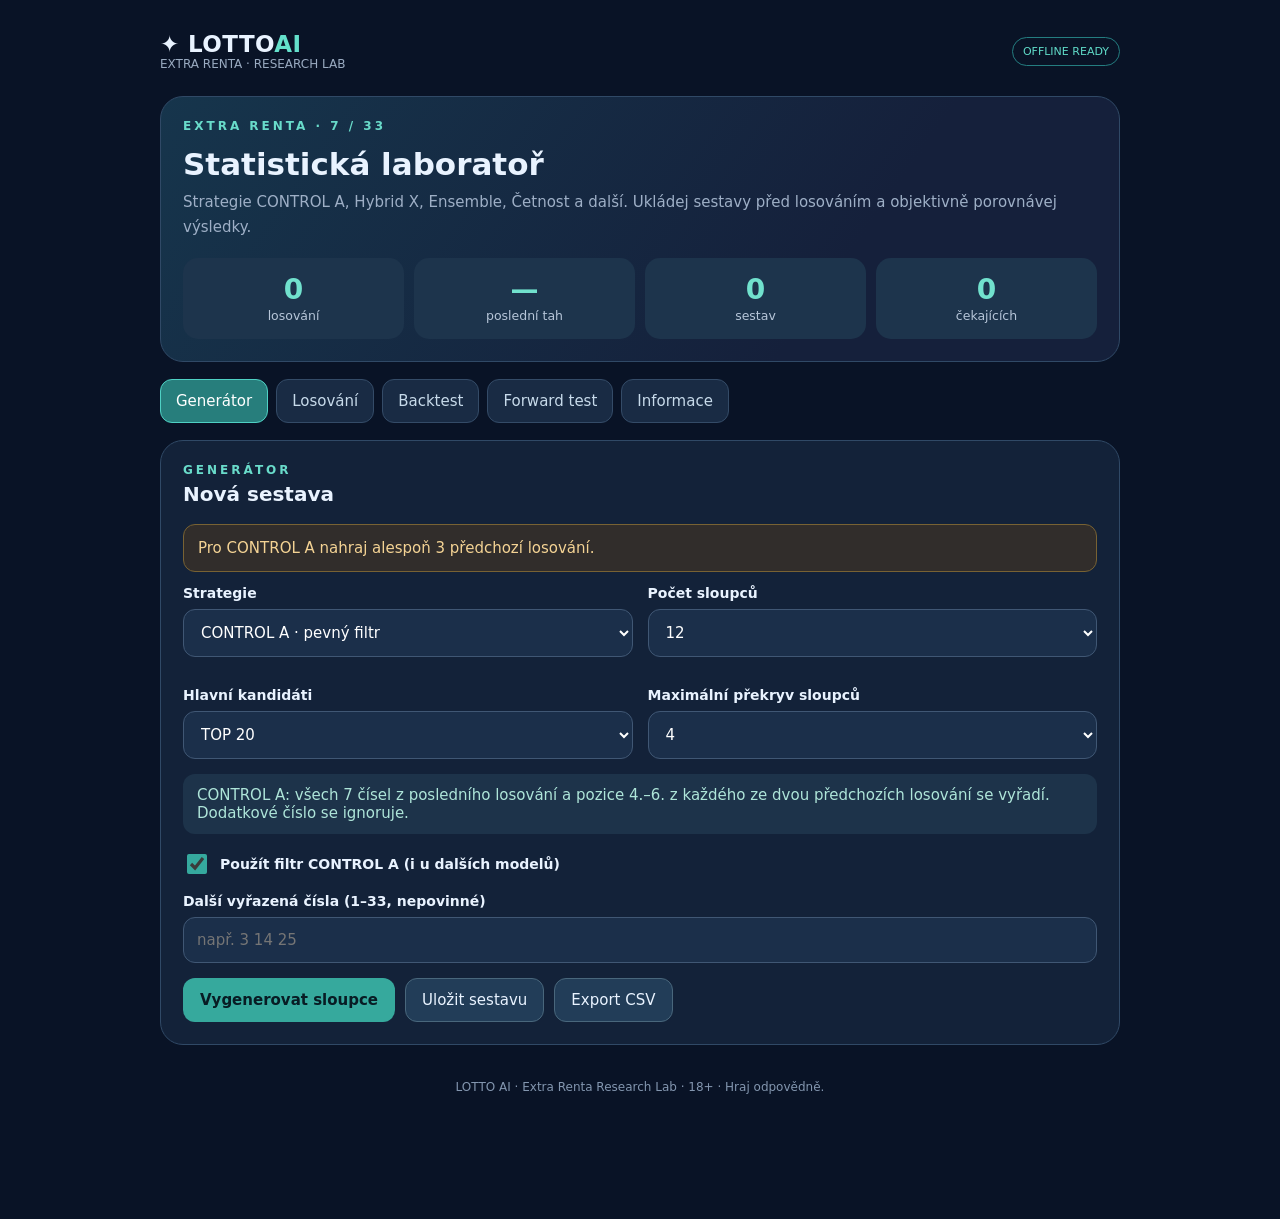
==== index.html @ b5a6b8e2 "Add files via upload" ====
<!doctype html><html lang="cs"><head><meta charset="utf-8"><meta name="viewport" content="width=device-width,initial-scale=1"><meta name="theme-color" content="#091326"><meta name="description" content="LOTTO AI Extra Renta – statistická laboratoř"><link rel="manifest" href="manifest.webmanifest"><title>LOTTO AI · Extra Renta</title><style>
:root{font-family:Inter,system-ui,Arial,sans-serif;color:#e9f3ff;background:#091326;font-size:15px}*{box-sizing:border-box}body{margin:0}.shell{max-width:990px;margin:auto;padding:18px 15px 90px}.header{display:flex;align-items:center;justify-content:space-between;gap:12px;padding:13px 0 25px}.logo{font-weight:850;letter-spacing:.4px;font-size:23px}.logo span,.teal{color:#64e0cb}.subtitle{color:#9aabc1;font-size:12px}.tag{color:#60dbc8;border:1px solid #247d80;border-radius:99px;padding:7px 10px;font-size:11px}.hero,.panel{background:#132239;border:1px solid #304966;border-radius:23px;padding:22px;margin-bottom:17px}.hero{background:linear-gradient(125deg,#16354c,#15203b 70%)}.eyebrow{letter-spacing:3px;font-size:12px;font-weight:800;color:#69dbca}.hero h1{font-size:31px;margin:13px 0 8px}.muted{color:#9eafc6;line-height:1.65}.tabs{display:flex;gap:8px;overflow:auto;margin-bottom:17px}.tab{border:1px solid #344b67;background:#192b44;color:#c7daea;border-radius:12px;padding:12px 15px;white-space:nowrap;cursor:pointer}.tab.active{background:#277e7c;color:#fff;border-color:#4fd1c4}.panel h2{font-size:20px;margin:5px 0 18px}.hidden{display:none!important}.grid{display:grid;grid-template-columns:repeat(2,minmax(0,1fr));gap:15px}.field{display:flex;flex-direction:column;gap:8px;margin-bottom:15px}label{font-weight:650;font-size:14px}select,input,textarea{min-width:0;width:100%;border-radius:12px;border:1px solid #405774;background:#1b2f4a;color:#fff;padding:13px;font:inherit}textarea{min-height:85px}select:focus,input:focus,textarea:focus{outline:2px solid #68dacc}button{font:inherit;cursor:pointer}.primary{background:#36a99d;color:#081c24;border:none;border-radius:12px;padding:13px 17px;font-weight:850}.secondary{background:#223d58;color:#e9f3ff;border:1px solid #49677c;border-radius:12px;padding:12px 16px}.danger{background:#432733;color:#ffc7cb;border:1px solid #704254;border-radius:12px;padding:10px 14px}.btns{display:flex;gap:10px;flex-wrap:wrap}.ball{display:inline-flex;align-items:center;justify-content:center;border-radius:50%;width:42px;height:42px;background:#e7eefc;color:#18243d;font-size:17px;font-weight:850;box-shadow:inset 0 -4px #bbc9d8}.ball.bonus{background:#ebbf65;color:#493108;box-shadow:inset 0 -4px #b08b47}.ball.hit{background:#68e1b1;box-shadow:inset 0 -4px #3ba786}.balls{display:flex;align-items:center;gap:7px;flex-wrap:wrap}.ticket{background:#101d30;border:1px solid #344e69;border-radius:17px;padding:15px;margin:12px 0}.ticket-head{display:flex;justify-content:space-between;gap:12px;margin-bottom:13px}.caption{color:#a9bbd0;font-size:13px}.stats{display:grid;grid-template-columns:repeat(4,minmax(0,1fr));gap:10px}.stat{background:#1d344c;border-radius:15px;padding:15px;text-align:center}.stat strong{color:#71e1cd;display:block;font-size:28px}.stat small{color:#b7c6d9}.alert{padding:14px;border:1px solid #786233;background:#312d2b;border-radius:12px;color:#f4d394;margin:13px 0}.good{border-color:#267969;background:#123b39;color:#83e8c8}.tiny{font-size:12px}.checkbox{display:flex;align-items:center;gap:10px;margin:7px 0 16px}.checkbox input{width:20px;height:20px;accent-color:#35a99e}.line{border-top:1px solid #30445d;margin:22px 0}.rlist{max-height:300px;overflow:auto}.rowitem{display:flex;align-items:center;justify-content:space-between;gap:10px;border-bottom:1px solid #293c54;padding:12px 0}.foot{text-align:center;color:#8396af;font-size:12px;margin:35px 0}.preset{background:#1d334a;padding:12px 14px;border-radius:12px;color:#aee5d9;margin-bottom:17px}.pill{padding:4px 8px;border-radius:12px;background:#234a4d;color:#80e7d1;font-size:12px}.flex{display:flex;align-items:center;gap:10px;flex-wrap:wrap}@media(max-width:520px){.grid{grid-template-columns:1fr}.stats{grid-template-columns:repeat(2,minmax(0,1fr))}.hero h1{font-size:26px}.ball{width:34px;height:34px;font-size:14px}.shell{padding-inline:12px}.panel{padding:16px}.tabs{margin-inline:-12px;padding:0 12px}}@media(min-width:700px){.ball{width:43px;height:43px}}
</style></head><body><main class="shell"><header class="header"><div><div class="logo">✦ LOTTO<span>AI</span></div><div class="subtitle">EXTRA RENTA · RESEARCH LAB</div></div><span class="tag">OFFLINE READY</span></header><section class="hero"><div class="eyebrow">EXTRA RENTA · 7 / 33</div><h1>Statistická laboratoř</h1><div class="muted">Strategie CONTROL A, Hybrid X, Ensemble, Četnost a další. Ukládej sestavy před losováním a objektivně porovnávej výsledky.</div><div class="stats" style="margin-top:18px"><div class="stat"><strong id="count">0</strong><small>losování</small></div><div class="stat"><strong id="last">—</strong><small>poslední tah</small></div><div class="stat"><strong id="savedCount">0</strong><small>sestav</small></div><div class="stat"><strong id="pending">0</strong><small>čekajících</small></div></div></section><nav class="tabs" aria-label="Sekce"><button class="tab active" data-tab="generator">Generátor</button><button class="tab" data-tab="data">Losování</button><button class="tab" data-tab="backtest">Backtest</button><button class="tab" data-tab="forward">Forward test</button><button class="tab" data-tab="info">Informace</button></nav>
<section class="panel screen" id="generator"><div class="eyebrow">GENERÁTOR</div><h2>Nová sestava</h2><div id="dataNotice" class="alert">Nejprve přidej historii losování do sekce Losování.</div><div class="grid"><div class="field"><label for="strategy">Strategie</label><select id="strategy"><option value="control">CONTROL A · pevný filtr</option><option value="hybrid">LOTTO HYBRID X</option><option value="ensemble">LOTTO Ensemble AI</option><option value="frequency">Četnost</option><option value="trend">Trend 5/75</option><option value="anti">Antitrend 20/100 LOW</option><option value="random">Náhodný benchmark</option></select></div><div class="field"><label for="columns">Počet sloupců</label><select id="columns"><option>4</option><option>6</option><option>8</option><option selected>12</option></select></div><div class="field"><label for="candidates">Hlavní kandidáti</label><select id="candidates"><option value="16">TOP 16</option><option value="20" selected>TOP 20</option><option value="24">TOP 24</option><option value="33">Všechna dostupná čísla</option></select></div><div class="field"><label for="overlap">Maximální překryv sloupců</label><select id="overlap"><option>3</option><option selected>4</option><option>5</option><option>6</option></select></div></div><div class="preset" id="filterDescription">CONTROL A: všech 7 čísel z posledního losování a pozice 4.–6. z každého ze dvou předchozích losování se vyřadí. Dodatkové číslo se ignoruje.</div><label class="checkbox"><input type="checkbox" id="applyControl" checked> Použít filtr CONTROL A (i u dalších modelů)</label><div class="field"><label for="excluded">Další vyřazená čísla (1–33, nepovinné)</label><input id="excluded" placeholder="např. 3 14 25"></div><div class="btns"><button class="primary" id="generate">Vygenerovat sloupce</button><button class="secondary" id="save" disabled>Uložit sestavu</button><button class="secondary" id="export" disabled>Export CSV</button></div><div id="generated"></div></section>
<section class="panel screen hidden" id="data"><div class="eyebrow">HISTORIE</div><h2>Výsledky losování</h2><div class="muted">Přidávej skutečné výsledky. Dodatkové číslo ukládáme zvlášť a nikdy ho nemícháme mezi 7 hlavních čísel.</div><div class="line"></div><h3>Ručně přidat losování</h3><div class="grid"><div class="field"><label for="date">Datum</label><input type="date" id="date"></div><div class="field"><label for="bonus">Dodatkové číslo</label><input type="number" id="bonus" min="1" max="33" placeholder="1–33"></div></div><div class="field"><label for="numbers">7 hlavních čísel</label><input id="numbers" placeholder="např. 1 2 9 13 17 18 28"></div><button class="primary" id="addDraw">Přidat / opravit výsledek</button><div class="line"></div><h3>Import CSV</h3><p class="muted tiny">Podporované sloupce: <code>datum;c1;c2;c3;c4;c5;c6;c7;bonus</code> (také oddělovač čárka). První řádek může obsahovat názvy. CSV lze exportovat a později obnovit.</p><div class="field"><input type="file" id="import" accept=".csv,text/csv"></div><div class="btns"><button class="secondary" id="exportHistory">Export historie CSV</button><button class="secondary" id="seed">Načíst ukázková ověřená losování</button></div><p class="muted tiny">Ukázková data obsahují několik starších výsledků a nejsou aktuálním úplným archivem. Automatické načítání zatím není zapojené.</p><div id="draws" class="rlist"></div></section>
<section class="panel screen hidden" id="backtest"><div class="eyebrow">ANALÝZA</div><h2>Walk-forward backtest</h2><p class="muted">Každý test simuluje minulost: strategie vidí výhradně dřívější tahy. Výsledky jsou experimentální, nikoliv předpověď budoucnosti.</p><div class="grid"><div class="field"><label for="btStrategy">Strategie</label><select id="btStrategy"><option value="control">CONTROL A</option><option value="hybrid">HYBRID X</option><option value="ensemble">Ensemble AI</option><option value="frequency">Četnost</option><option value="trend">Trend 5/75</option><option value="anti">Antitrend</option><option value="random">Náhodně</option></select></div><div class="field"><label for="btN">Počet testovaných tahů</label><select id="btN"><option>20</option><option>50</option><option selected>100</option><option>250</option><option>500</option></select></div></div><label class="checkbox"><input type="checkbox" id="btControl" checked> Použít CONTROL A filtr</label><button class="primary" id="runBt">Spustit backtest (12 sloupců)</button><div id="btResult"></div></section>
<section class="panel screen hidden" id="forward"><div class="eyebrow">FORWARD TEST</div><h2>Uložené sestavy</h2><p class="muted">Sestavy se vyhodnotí až při přidání skutečného losování po datu, ze kterého byly vytvořeny. Uložení je lokální v tomto prohlížeči.</p><div id="forwardSummary" class="stats"></div><div id="sets"></div><div class="line"></div><div class="btns"><button class="secondary" id="exportBackup">Záloha dat JSON</button><label class="secondary" style="cursor:pointer">Obnovit zálohu <input id="restore" type="file" accept=".json" style="display:none"></label></div></section>
<section class="panel screen hidden" id="info"><div class="eyebrow">PRAVIDLA</div><h2>Extra Renta · 7 z 33</h2><p class="muted">Hlavní výhra: 7 zásahů. Další výherní pořadí: 6 + dodatkové, 6, 5, 4 nebo 3 hlavní čísla. Program při shodě šesti hlavních čísel přihlíží k dodatkovému číslu.</p><p class="muted">Běžné losování pondělí a čtvrtek, někdy mimořádně. Počet sloupců v této výzkumné aplikaci neodpovídá nutně počtu sloupců jedné oficiální sázenky. Jeden sloupec stojí podle typu sázky 25 nebo 50 Kč.</p><div class="alert">Statistické metody a filtry nezvyšují prokazatelně pravděpodobnost konkrétní kombinace. Každá sedmice má při férovém losování stejnou šanci.</div><p class="muted tiny">Neoficiální analytická aplikace. Není spojena s provozovatelem loterie Allwyn.</p></section><footer class="foot">LOTTO AI · Extra Renta Research Lab · 18+ · Hraj odpovědně.</footer></main><script type="module" src="app.js"></script></body></html>
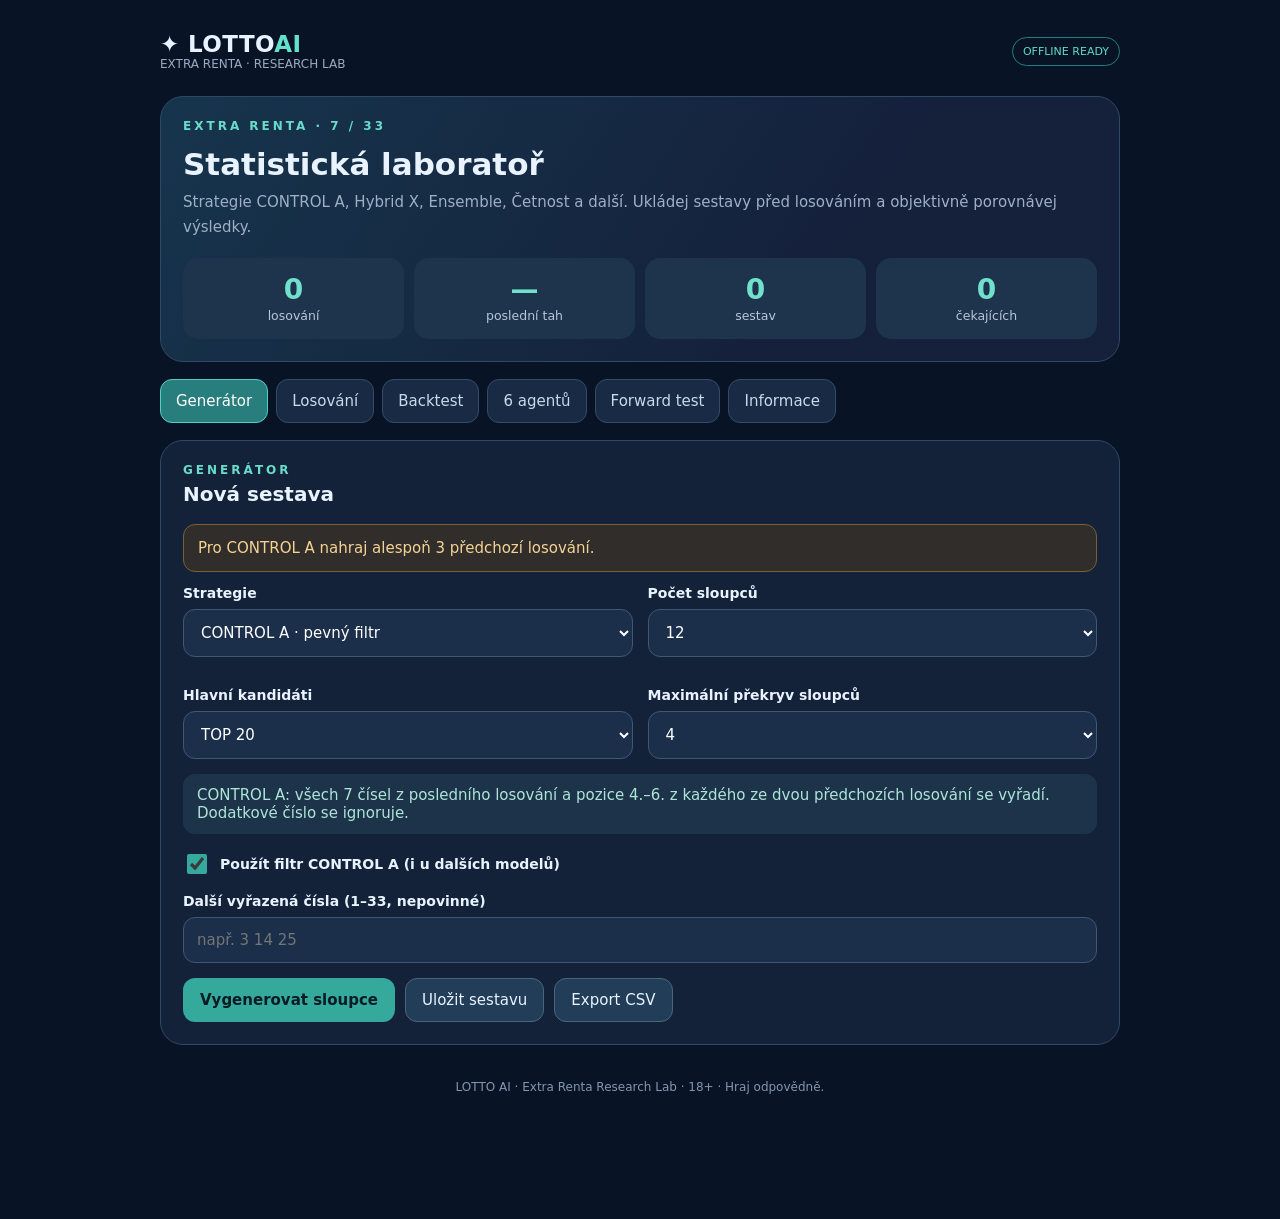
==== commit 67582df7: "EXTRA RENTA AI 2.0 - Six agents and backtest" ====
--- a/index.html
+++ b/index.html
@@ -1,8 +1,10 @@
 <!doctype html><html lang="cs"><head><meta charset="utf-8"><meta name="viewport" content="width=device-width,initial-scale=1"><meta name="theme-color" content="#091326"><meta name="description" content="LOTTO AI Extra Renta – statistická laboratoř"><link rel="manifest" href="manifest.webmanifest"><title>LOTTO AI · Extra Renta</title><style>
 :root{font-family:Inter,system-ui,Arial,sans-serif;color:#e9f3ff;background:#091326;font-size:15px}*{box-sizing:border-box}body{margin:0}.shell{max-width:990px;margin:auto;padding:18px 15px 90px}.header{display:flex;align-items:center;justify-content:space-between;gap:12px;padding:13px 0 25px}.logo{font-weight:850;letter-spacing:.4px;font-size:23px}.logo span,.teal{color:#64e0cb}.subtitle{color:#9aabc1;font-size:12px}.tag{color:#60dbc8;border:1px solid #247d80;border-radius:99px;padding:7px 10px;font-size:11px}.hero,.panel{background:#132239;border:1px solid #304966;border-radius:23px;padding:22px;margin-bottom:17px}.hero{background:linear-gradient(125deg,#16354c,#15203b 70%)}.eyebrow{letter-spacing:3px;font-size:12px;font-weight:800;color:#69dbca}.hero h1{font-size:31px;margin:13px 0 8px}.muted{color:#9eafc6;line-height:1.65}.tabs{display:flex;gap:8px;overflow:auto;margin-bottom:17px}.tab{border:1px solid #344b67;background:#192b44;color:#c7daea;border-radius:12px;padding:12px 15px;white-space:nowrap;cursor:pointer}.tab.active{background:#277e7c;color:#fff;border-color:#4fd1c4}.panel h2{font-size:20px;margin:5px 0 18px}.hidden{display:none!important}.grid{display:grid;grid-template-columns:repeat(2,minmax(0,1fr));gap:15px}.field{display:flex;flex-direction:column;gap:8px;margin-bottom:15px}label{font-weight:650;font-size:14px}select,input,textarea{min-width:0;width:100%;border-radius:12px;border:1px solid #405774;background:#1b2f4a;color:#fff;padding:13px;font:inherit}textarea{min-height:85px}select:focus,input:focus,textarea:focus{outline:2px solid #68dacc}button{font:inherit;cursor:pointer}.primary{background:#36a99d;color:#081c24;border:none;border-radius:12px;padding:13px 17px;font-weight:850}.secondary{background:#223d58;color:#e9f3ff;border:1px solid #49677c;border-radius:12px;padding:12px 16px}.danger{background:#432733;color:#ffc7cb;border:1px solid #704254;border-radius:12px;padding:10px 14px}.btns{display:flex;gap:10px;flex-wrap:wrap}.ball{display:inline-flex;align-items:center;justify-content:center;border-radius:50%;width:42px;height:42px;background:#e7eefc;color:#18243d;font-size:17px;font-weight:850;box-shadow:inset 0 -4px #bbc9d8}.ball.bonus{background:#ebbf65;color:#493108;box-shadow:inset 0 -4px #b08b47}.ball.hit{background:#68e1b1;box-shadow:inset 0 -4px #3ba786}.balls{display:flex;align-items:center;gap:7px;flex-wrap:wrap}.ticket{background:#101d30;border:1px solid #344e69;border-radius:17px;padding:15px;margin:12px 0}.ticket-head{display:flex;justify-content:space-between;gap:12px;margin-bottom:13px}.caption{color:#a9bbd0;font-size:13px}.stats{display:grid;grid-template-columns:repeat(4,minmax(0,1fr));gap:10px}.stat{background:#1d344c;border-radius:15px;padding:15px;text-align:center}.stat strong{color:#71e1cd;display:block;font-size:28px}.stat small{color:#b7c6d9}.alert{padding:14px;border:1px solid #786233;background:#312d2b;border-radius:12px;color:#f4d394;margin:13px 0}.good{border-color:#267969;background:#123b39;color:#83e8c8}.tiny{font-size:12px}.checkbox{display:flex;align-items:center;gap:10px;margin:7px 0 16px}.checkbox input{width:20px;height:20px;accent-color:#35a99e}.line{border-top:1px solid #30445d;margin:22px 0}.rlist{max-height:300px;overflow:auto}.rowitem{display:flex;align-items:center;justify-content:space-between;gap:10px;border-bottom:1px solid #293c54;padding:12px 0}.foot{text-align:center;color:#8396af;font-size:12px;margin:35px 0}.preset{background:#1d334a;padding:12px 14px;border-radius:12px;color:#aee5d9;margin-bottom:17px}.pill{padding:4px 8px;border-radius:12px;background:#234a4d;color:#80e7d1;font-size:12px}.flex{display:flex;align-items:center;gap:10px;flex-wrap:wrap}@media(max-width:520px){.grid{grid-template-columns:1fr}.stats{grid-template-columns:repeat(2,minmax(0,1fr))}.hero h1{font-size:26px}.ball{width:34px;height:34px;font-size:14px}.shell{padding-inline:12px}.panel{padding:16px}.tabs{margin-inline:-12px;padding:0 12px}}@media(min-width:700px){.ball{width:43px;height:43px}}
-</style></head><body><main class="shell"><header class="header"><div><div class="logo">✦ LOTTO<span>AI</span></div><div class="subtitle">EXTRA RENTA · RESEARCH LAB</div></div><span class="tag">OFFLINE READY</span></header><section class="hero"><div class="eyebrow">EXTRA RENTA · 7 / 33</div><h1>Statistická laboratoř</h1><div class="muted">Strategie CONTROL A, Hybrid X, Ensemble, Četnost a další. Ukládej sestavy před losováním a objektivně porovnávej výsledky.</div><div class="stats" style="margin-top:18px"><div class="stat"><strong id="count">0</strong><small>losování</small></div><div class="stat"><strong id="last">—</strong><small>poslední tah</small></div><div class="stat"><strong id="savedCount">0</strong><small>sestav</small></div><div class="stat"><strong id="pending">0</strong><small>čekajících</small></div></div></section><nav class="tabs" aria-label="Sekce"><button class="tab active" data-tab="generator">Generátor</button><button class="tab" data-tab="data">Losování</button><button class="tab" data-tab="backtest">Backtest</button><button class="tab" data-tab="forward">Forward test</button><button class="tab" data-tab="info">Informace</button></nav>
+</style><link rel="stylesheet" href="agent-team.css?v=20"></head><body><main class="shell"><header class="header"><div><div class="logo">✦ LOTTO<span>AI</span></div><div class="subtitle">EXTRA RENTA · RESEARCH LAB</div></div><span class="tag">OFFLINE READY</span></header><section class="hero"><div class="eyebrow">EXTRA RENTA · 7 / 33</div><h1>Statistická laboratoř</h1><div class="muted">Strategie CONTROL A, Hybrid X, Ensemble, Četnost a další. Ukládej sestavy před losováním a objektivně porovnávej výsledky.</div><div class="stats" style="margin-top:18px"><div class="stat"><strong id="count">0</strong><small>losování</small></div><div class="stat"><strong id="last">—</strong><small>poslední tah</small></div><div class="stat"><strong id="savedCount">0</strong><small>sestav</small></div><div class="stat"><strong id="pending">0</strong><small>čekajících</small></div></div></section><nav class="tabs" aria-label="Sekce"><button class="tab active" data-tab="generator">Generátor</button><button class="tab" data-tab="data">Losování</button><button class="tab" data-tab="backtest">Backtest</button><button class="tab" data-tab="agents">6 agentů</button><button class="tab" data-tab="forward">Forward test</button><button class="tab" data-tab="info">Informace</button></nav>
 <section class="panel screen" id="generator"><div class="eyebrow">GENERÁTOR</div><h2>Nová sestava</h2><div id="dataNotice" class="alert">Nejprve přidej historii losování do sekce Losování.</div><div class="grid"><div class="field"><label for="strategy">Strategie</label><select id="strategy"><option value="control">CONTROL A · pevný filtr</option><option value="hybrid">LOTTO HYBRID X</option><option value="ensemble">LOTTO Ensemble AI</option><option value="frequency">Četnost</option><option value="trend">Trend 5/75</option><option value="anti">Antitrend 20/100 LOW</option><option value="random">Náhodný benchmark</option></select></div><div class="field"><label for="columns">Počet sloupců</label><select id="columns"><option>4</option><option>6</option><option>8</option><option selected>12</option></select></div><div class="field"><label for="candidates">Hlavní kandidáti</label><select id="candidates"><option value="16">TOP 16</option><option value="20" selected>TOP 20</option><option value="24">TOP 24</option><option value="33">Všechna dostupná čísla</option></select></div><div class="field"><label for="overlap">Maximální překryv sloupců</label><select id="overlap"><option>3</option><option selected>4</option><option>5</option><option>6</option></select></div></div><div class="preset" id="filterDescription">CONTROL A: všech 7 čísel z posledního losování a pozice 4.–6. z každého ze dvou předchozích losování se vyřadí. Dodatkové číslo se ignoruje.</div><label class="checkbox"><input type="checkbox" id="applyControl" checked> Použít filtr CONTROL A (i u dalších modelů)</label><div class="field"><label for="excluded">Další vyřazená čísla (1–33, nepovinné)</label><input id="excluded" placeholder="např. 3 14 25"></div><div class="btns"><button class="primary" id="generate">Vygenerovat sloupce</button><button class="secondary" id="save" disabled>Uložit sestavu</button><button class="secondary" id="export" disabled>Export CSV</button></div><div id="generated"></div></section>
 <section class="panel screen hidden" id="data"><div class="eyebrow">HISTORIE</div><h2>Výsledky losování</h2><div class="muted">Přidávej skutečné výsledky. Dodatkové číslo ukládáme zvlášť a nikdy ho nemícháme mezi 7 hlavních čísel.</div><div class="line"></div><h3>Ručně přidat losování</h3><div class="grid"><div class="field"><label for="date">Datum</label><input type="date" id="date"></div><div class="field"><label for="bonus">Dodatkové číslo</label><input type="number" id="bonus" min="1" max="33" placeholder="1–33"></div></div><div class="field"><label for="numbers">7 hlavních čísel</label><input id="numbers" placeholder="např. 1 2 9 13 17 18 28"></div><button class="primary" id="addDraw">Přidat / opravit výsledek</button><div class="line"></div><h3>Import CSV</h3><p class="muted tiny">Podporované sloupce: <code>datum;c1;c2;c3;c4;c5;c6;c7;bonus</code> (také oddělovač čárka). První řádek může obsahovat názvy. CSV lze exportovat a později obnovit.</p><div class="field"><input type="file" id="import" accept=".csv,text/csv"></div><div class="btns"><button class="secondary" id="exportHistory">Export historie CSV</button><button class="secondary" id="seed">Načíst ukázková ověřená losování</button></div><p class="muted tiny">Ukázková data obsahují několik starších výsledků a nejsou aktuálním úplným archivem. Automatické načítání zatím není zapojené.</p><div id="draws" class="rlist"></div></section>
 <section class="panel screen hidden" id="backtest"><div class="eyebrow">ANALÝZA</div><h2>Walk-forward backtest</h2><p class="muted">Každý test simuluje minulost: strategie vidí výhradně dřívější tahy. Výsledky jsou experimentální, nikoliv předpověď budoucnosti.</p><div class="grid"><div class="field"><label for="btStrategy">Strategie</label><select id="btStrategy"><option value="control">CONTROL A</option><option value="hybrid">HYBRID X</option><option value="ensemble">Ensemble AI</option><option value="frequency">Četnost</option><option value="trend">Trend 5/75</option><option value="anti">Antitrend</option><option value="random">Náhodně</option></select></div><div class="field"><label for="btN">Počet testovaných tahů</label><select id="btN"><option>20</option><option>50</option><option selected>100</option><option>250</option><option>500</option></select></div></div><label class="checkbox"><input type="checkbox" id="btControl" checked> Použít CONTROL A filtr</label><button class="primary" id="runBt">Spustit backtest (12 sloupců)</button><div id="btResult"></div></section>
+
+<section class="panel screen hidden" id="agents"><div class="eyebrow">EXTRA RENTA AI 2.0</div><h2>6 analytických agentů</h2><p class="muted">Researcher → Data Analyst → Strategist → Coder → Risk Manager → Boss. Jde o místní výpočetní moduly, nikoli vzdálené jazykové AI modely. Výsledkem je výhradně simulovaný tiket.</p><div class="alert" id="agentArchiveStatus">Načítám stav archivu…</div><div class="agent-actions"><button class="secondary" id="agentLoadArchive" type="button">Načíst přiložený archiv 2021–2026</button><button class="secondary" id="agentForward" type="button">Otevřít Forward test</button></div><p class="agent-explainer">Import doplňuje historii do tohoto zařízení, nevymaže uložené sestavy. Archiv z balíčku může být starší než současný výsledek; před potvrzením jej zkontroluj.</p><div class="grid"><div class="field"><label for="agentMethod">Strategie</label><select id="agentMethod"><option value="control">CONTROL A</option><option value="hybrid">HYBRID X</option><option value="ensemble">Ensemble AI</option><option value="frequency">Četnost</option><option value="trend">Trend 5/75</option><option value="anti">Antitrend</option><option value="random">Náhoda</option></select></div><div class="field"><label for="agentColumns">Počet sloupců</label><select id="agentColumns"><option>4</option><option>6</option><option>8</option><option selected>12</option></select></div><div class="field"><label for="agentCandidates">Hlavní kandidáti</label><select id="agentCandidates"><option>12</option><option>16</option><option selected>20</option><option>24</option><option>33</option></select></div><div class="field"><label for="agentOverlap">Max. překryv</label><select id="agentOverlap"><option>3</option><option selected>4</option><option>5</option><option>6</option></select></div><div class="field"><label for="agentTestN">Backtest</label><select id="agentTestN"><option>30</option><option selected>50</option><option>100</option><option>200</option></select></div></div><label class="checkbox"><input id="agentControl" type="checkbox" checked> Použít CONTROL A (vyřadit posledních 7 čísel a pozice 4, 5, 6 ze dvou předchozích tahů)</label><div class="field"><label for="agentExclude">Další vyloučená čísla (nepovinné)</label><input id="agentExclude" placeholder="např. 6 14 25" inputmode="text"></div><label class="checkbox"><input id="agentConfirmed" type="checkbox"> Potvrzuji, že jsem historii porovnal s oficiálními výsledky</label><p class="agent-explainer">Toto potvrzení provádí uživatel. Aplikace pravost archivu sama neověřuje. Bonus se při tvorbě CONTROL A ignoruje a pro starší losování může chybět.</p><div class="agent-actions"><button class="primary" type="button" id="runAgents">Spustit 6 agentů</button><button class="secondary" type="button" id="agentExport" disabled>Export protokolu</button><button class="secondary" type="button" id="agentSave" disabled>Uložit do čekajících tiketů</button></div><div class="agent-status" id="agentStatus" role="status" aria-live="polite">Připraveno k analýze.</div><div id="agentResults"></div></section>
 <section class="panel screen hidden" id="forward"><div class="eyebrow">FORWARD TEST</div><h2>Uložené sestavy</h2><p class="muted">Sestavy se vyhodnotí až při přidání skutečného losování po datu, ze kterého byly vytvořeny. Uložení je lokální v tomto prohlížeči.</p><div id="forwardSummary" class="stats"></div><div id="sets"></div><div class="line"></div><div class="btns"><button class="secondary" id="exportBackup">Záloha dat JSON</button><label class="secondary" style="cursor:pointer">Obnovit zálohu <input id="restore" type="file" accept=".json" style="display:none"></label></div></section>
 <section class="panel screen hidden" id="info"><div class="eyebrow">PRAVIDLA</div><h2>Extra Renta · 7 z 33</h2><p class="muted">Hlavní výhra: 7 zásahů. Další výherní pořadí: 6 + dodatkové, 6, 5, 4 nebo 3 hlavní čísla. Program při shodě šesti hlavních čísel přihlíží k dodatkovému číslu.</p><p class="muted">Běžné losování pondělí a čtvrtek, někdy mimořádně. Počet sloupců v této výzkumné aplikaci neodpovídá nutně počtu sloupců jedné oficiální sázenky. Jeden sloupec stojí podle typu sázky 25 nebo 50 Kč.</p><div class="alert">Statistické metody a filtry nezvyšují prokazatelně pravděpodobnost konkrétní kombinace. Každá sedmice má při férovém losování stejnou šanci.</div><p class="muted tiny">Neoficiální analytická aplikace. Není spojena s provozovatelem loterie Allwyn.</p></section><footer class="foot">LOTTO AI · Extra Renta Research Lab · 18+ · Hraj odpovědně.</footer></main><script type="module" src="app.js"></script></body></html>
--- a/agent-team.css
+++ b/agent-team.css
@@ -0,0 +1,22 @@
+/* Extra Renta AI 2.0 — styles isolated to six-agent page. */
+#agents .agent-eyebrow{font-size:11px;color:#66d4bf;letter-spacing:.09em;font-weight:800;text-transform:uppercase}
+#agents .agent-panel{border:1px solid #30445d;border-radius:16px;background:#131f31;padding:17px;margin:14px 0}
+#agents .agent-panel h3{font-size:18px;margin:9px 0 15px}
+#agents .agent-grid{display:grid;grid-template-columns:repeat(4,minmax(0,1fr));gap:9px;margin:17px 0}
+#agents .agent-grid>div{background:#20344b;border-radius:10px;padding:14px 8px;text-align:center}
+#agents .agent-grid strong{display:block;font-size:25px;color:#baf2e7}
+#agents .agent-grid small{display:block;font-size:10px;color:#b1c4d9;margin-top:7px}
+#agents .agent-ticket{display:flex;align-items:center;gap:12px;padding:10px 2px;border-top:1px solid #2b425a}
+#agents .agent-ticket>strong{color:#9bb5ce;width:23px;font-size:12px}
+#agents .agent-ticket-balls{display:flex;align-items:center;flex-wrap:wrap;gap:5px}
+#agents .er-agent-ball{display:inline-grid;place-items:center;background:#eef6ff;color:#16304b;border-radius:100%;font-weight:900;font-size:12px;width:32px;height:32px}
+#agents .agent-detail{border:1px solid #293c55;border-radius:10px;overflow:hidden;margin:7px 0;background:#1a2a3e}
+#agents .agent-detail summary{cursor:pointer;padding:14px;font-weight:700}
+#agents .agent-detail pre{padding:13px;border-top:1px solid #33485c;white-space:pre-wrap;overflow-wrap:anywhere;font-size:11px;color:#d3e4ef;line-height:1.6;margin:0}
+#agents .agent-warning{border-left:3px solid #e3b67b;padding:12px;background:#423d2b66;color:#f2d2ad;font-size:12px;line-height:1.65}
+#agents .agent-actions{display:flex;flex-wrap:wrap;gap:10px;margin:14px 0}
+#agents .agent-actions button{flex:1;min-width:140px}
+#agents button:disabled{opacity:.45;cursor:not-allowed}
+#agents .agent-status{min-height:34px;line-height:1.6;font-size:12px;color:#b9dfd7;margin-top:12px}
+#agents .agent-explainer{font-size:12px;color:#a8bdd2;line-height:1.7}
+@media(max-width:600px){#agents .agent-grid{grid-template-columns:repeat(2,minmax(0,1fr))}#agents .er-agent-ball{width:29px;height:29px;font-size:11px}#agents .agent-panel{padding:13px}}
